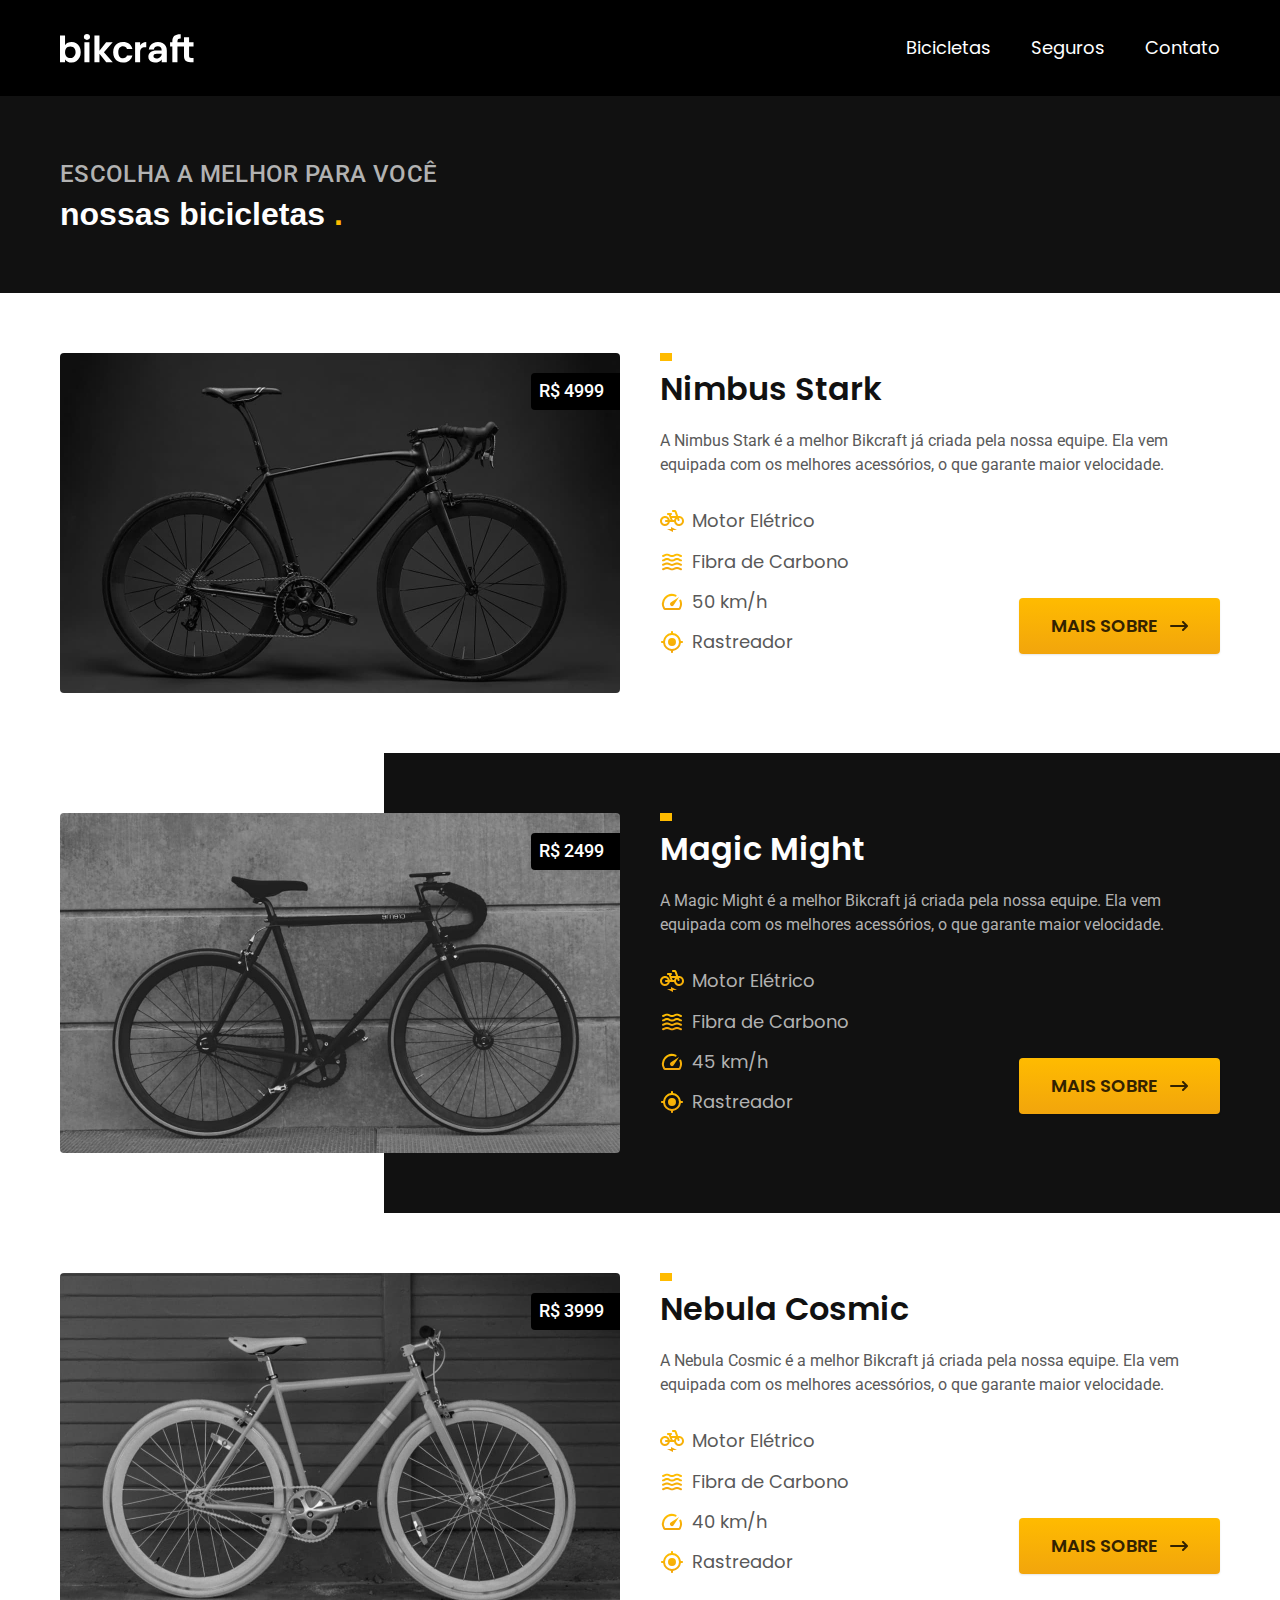
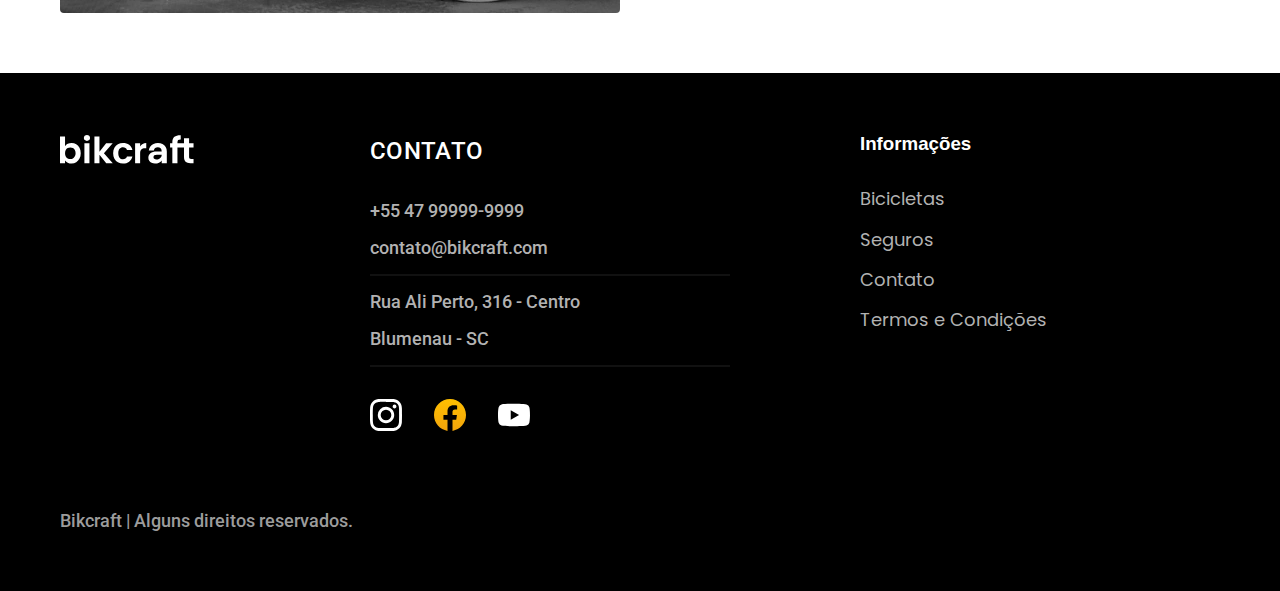
==== bicicletas.html @ 387f3b66 "páginas termos | bicicletas" ====
<!DOCTYPE html>

<html lang="pt-br">

<head>
  <meta charset="UTF-8">
  <meta name="viewport" content="width=device-width, initial-sacel=1.0">

  <title>Bicicletas | Bikcraft</title>
  <meta name="description" content="Bicicletas.">

  <link rel="stylesheet" href="./css/style.css">
  <link rel="preconnect" href="https://fonts.googleapis.com">
  <link rel="preconnect" href="https://fonts.gstatic.com" crossorigin>
  <link href="https://fonts.googleapis.com/css2?family=Fira+Sans:wght@400;700&family=Merriweather:ital,wght@1,900&family=Open+Sans:ital,wght@1,300&family=Poppins:wght@400;600&family=Roboto:wght@400;500&display=swap" rel="stylesheet">
</head>

<body>
  <header class="header-bg">
    <div class="header container">
      <a href="./">
        <img src="./img/bikcraft.svg" alt="Bikcraft">
      </a>
      <nav aria-label="primaria">
        <ul class="header-menu font-1-m cor-0">
          <li><a href="./bicicletas.html">Bicicletas</a></li>
          <li><a href="./seguros.html">Seguros</a></li>
          <li><a href="./contato.html">Contato</a></li>
        </ul>
      </nav>
    </div>
  </header>

  <main>
    <div class="titulo-bg">
      <div class="titulo container">
        <p class="font-2-l-b cor-5">Escolha a melhor para você</p>
        <h1 class="fonst-1-xxl cor-0">nossas bicicletas <span class="cor-p1">.</span></h1>
      </div>
    </div>

    <div class="bicicletas container">
      <div class="bicicletas-imagem">
        <img src="./img/bicicletas/nimbus.jpg" alt="Bicicleta preta">
        <span class="font-2-m cor-0">R$ 4999</span>
      </div>
      <div class="bicicletas-conteudo">
        <h2 class="font-1-xl">Nimbus Stark</h2>
        <p class="font-2-s cor-8">A Nimbus Stark é a melhor Bikcraft já criada pela nossa equipe. Ela vem equipada com os melhores acessórios, o que garante maior velocidade.</p>
        <ul class="font-1-m cor-8">
          <li>
            <img src="./img/icones/eletrica.svg" alt="">
            Motor Elétrico
          </li>
          <li>
            <img src="./img/icones/carbono.svg" alt="">
            Fibra de Carbono
          </li>
          <li>
            <img src="./img/icones/velocidade.svg" alt="">
            50 km/h
          </li>
          <li>
            <img src="./img/icones/rastreador.svg" alt="">
            Rastreador
          </li>
        </ul>
        <a class="botao seta" href="./bicicletas/nimbus.html">Mais Sobre</a>
      </div>
    </div>

    <div class="bicicletas-bg">
      <div class="bicicletas container">
        <div class="bicicletas-imagem">
          <img src="./img/bicicletas/magic.jpg" alt="Bicicleta preta">
          <span class="font-2-m cor-0">R$ 2499</span>
        </div>
        <div class="bicicletas-conteudo">
          <h2 class="font-1-xl cor-0">Magic Might</h2>
          <p class="font-2-s cor-5">A Magic Might é a melhor Bikcraft já criada pela nossa equipe. Ela vem equipada com os melhores acessórios, o que garante maior velocidade.</p>
          <ul class="font-1-m cor-5">
            <li>
              <img src="./img/icones/eletrica.svg" alt="">
              Motor Elétrico
            </li>
            <li>
              <img src="./img/icones/carbono.svg" alt="">
              Fibra de Carbono
            </li>
            <li>
              <img src="./img/icones/velocidade.svg" alt="">
              45 km/h
            </li>
            <li>
              <img src="./img/icones/rastreador.svg" alt="">
              Rastreador
            </li>
          </ul>
          <a class="botao seta" href="./bicicletas/magic.html">Mais Sobre</a>
        </div>
      </div>
    </div>

    <div class="bicicletas container">
      <div class="bicicletas-imagem">
        <img src="./img/bicicletas/nebula.jpg" alt="Bicicleta preta">
        <span class="font-2-m cor-0">R$ 3999</span>
      </div>
      <div class="bicicletas-conteudo">
        <h2 class="font-1-xl">Nebula Cosmic</h2>
        <p class="font-2-s cor-8">A Nebula Cosmic é a melhor Bikcraft já criada pela nossa equipe. Ela vem equipada com os melhores acessórios, o que garante maior velocidade.</p>
        <ul class="font-1-m cor-8">
          <li>
            <img src="./img/icones/eletrica.svg" alt="">
            Motor Elétrico
          </li>
          <li>
            <img src="./img/icones/carbono.svg" alt="">
            Fibra de Carbono
          </li>
          <li>
            <img src="./img/icones/velocidade.svg" alt="">
            40 km/h
          </li>
          <li>
            <img src="./img/icones/rastreador.svg" alt="">
            Rastreador
          </li>
        </ul>
        <a class="botao seta" href="./bicicletas/nebula.html">Mais Sobre</a>
      </div>
    </div>

  </main>

  <footer class="footer-bg">
    <div class="footer container">
      <img src="./img/bikcraft.svg" alt="Bikcraft">
      <div class="footer-contato">
        <h3 class="font-2-l-b cor-0">Contato</h3>
        <ul class="font-2-m cor-5">
          <li><a href="tel:+5547999999999">+55 47 99999-9999</a></li>
          <li><a href="mailto:contato@bikcraft.com">contato@bikcraft.com</a></li>
          <li>Rua Ali Perto, 316 - Centro</li>
          <li>Blumenau - SC</li>
        </ul>
        <div class="footer-redes">
          <a href="./">
            <img src="./img/redes/instagram.svg" alt="Instagram">
          </a>
          <a href="./">
            <img src="./img/redes/facebook-p.svg" alt="Facebook">
          </a>
          <a href="./">
            <img src="./img/redes/youtube.svg" alt="YouTube">
          </a>
        </div>

      </div>
      <div class="footer-informacoes">
        <h3 class="font-2-1-b cor-0">Informações</h3>
        <nav>
          <ul class="font-1-m cor-5">
            <li><a href="./bicicletas.html">Bicicletas</a></li>
            <li><a href="./seguros.html">Seguros</a></li>
            <li><a href="./contato.html">Contato</a></li>
            <li><a href="./termos.html">Termos e Condições</a></li>
          </ul>
        </nav>
      </div>
      <p class="footer-copy font-2-m cor-6">Bikcraft | Alguns direitos reservados.</p>
    </div>
  </footer>
</body>

</html>
---- css/style.css ----
@import "./global/global.css";
@import "./utilidades/tipografia.css";
@import "./utilidades/cores.css";

@import "./global/header.css";
@import "./global/footer.css";

/* Utilidades */
@import "./utilidades/componentes.css";

/* Home */
@import "./home/introducao.css";
@import "./home/tecnologia.css";
@import "./home/parceiros.css";
@import "./home/depoimento.css";

/* Bicicletas */
@import "./bicicletas/bicicletas-lista.css";
@import "./bicicletas/bicicletas.css";

/* Seguros */
@import "./seguros/seguros.css";

/* Termos */
@import "./termos/termos.css";
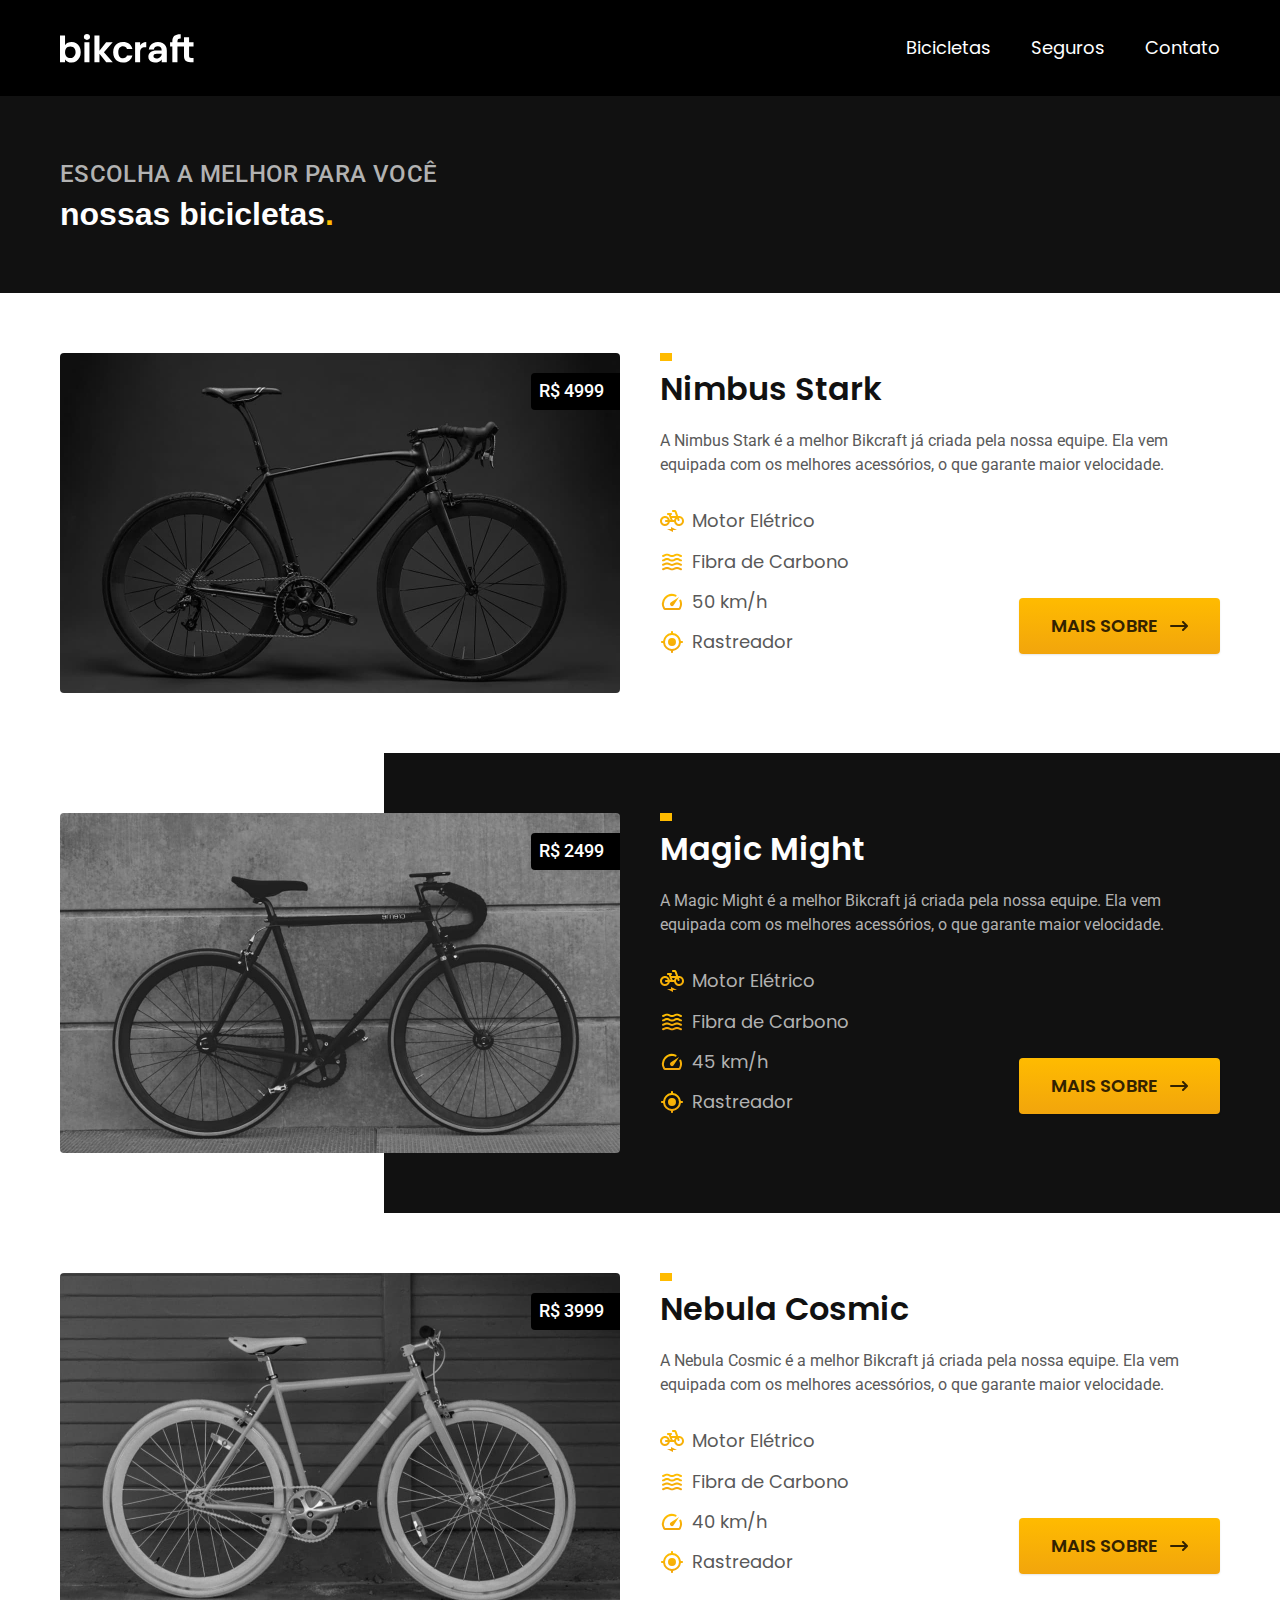
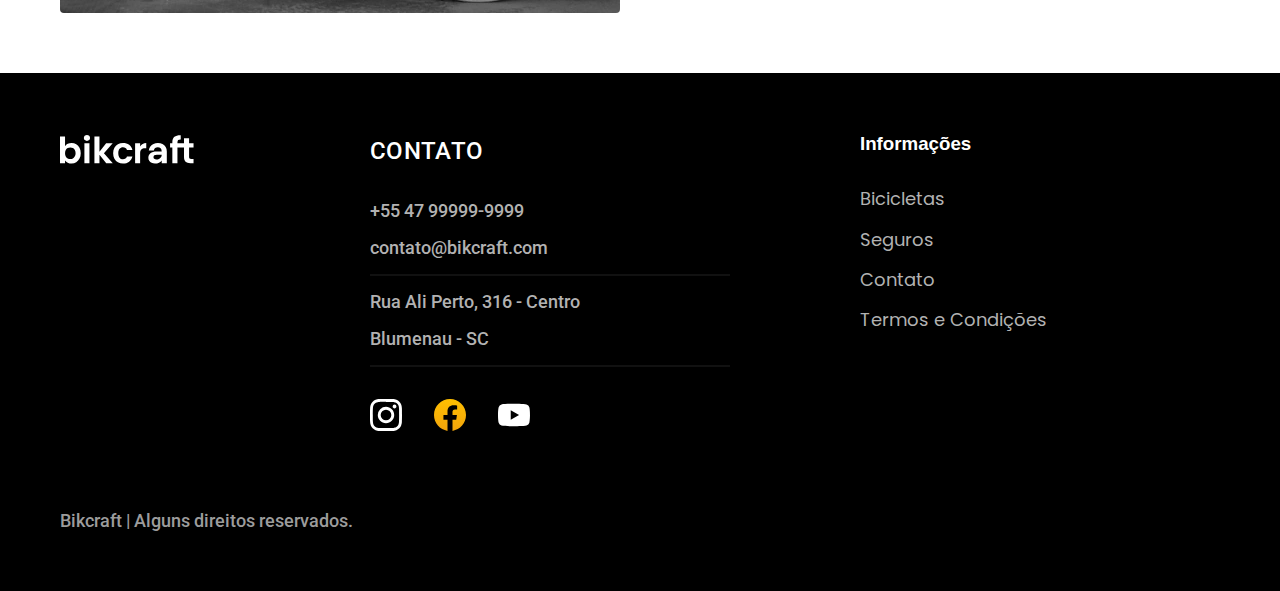
==== commit 5e248242: "página seguros" ====
--- a/bicicletas.html
+++ b/bicicletas.html
@@ -35,7 +35,7 @@
     <div class="titulo-bg">
       <div class="titulo container">
         <p class="font-2-l-b cor-5">Escolha a melhor para você</p>
-        <h1 class="fonst-1-xxl cor-0">nossas bicicletas <span class="cor-p1">.</span></h1>
+        <h1 class="fonst-1-xxl cor-0">nossas bicicletas<span class="cor-p1">.</span></h1>
       </div>
     </div>
 
--- a/css/style.css
+++ b/css/style.css
@@ -20,6 +20,8 @@
 
 /* Seguros */
 @import "./seguros/seguros.css";
+@import "./seguros/vantagens.css";
+@import "./seguros/perguntas.css";
 
 /* Termos */
 @import "./termos/termos.css";
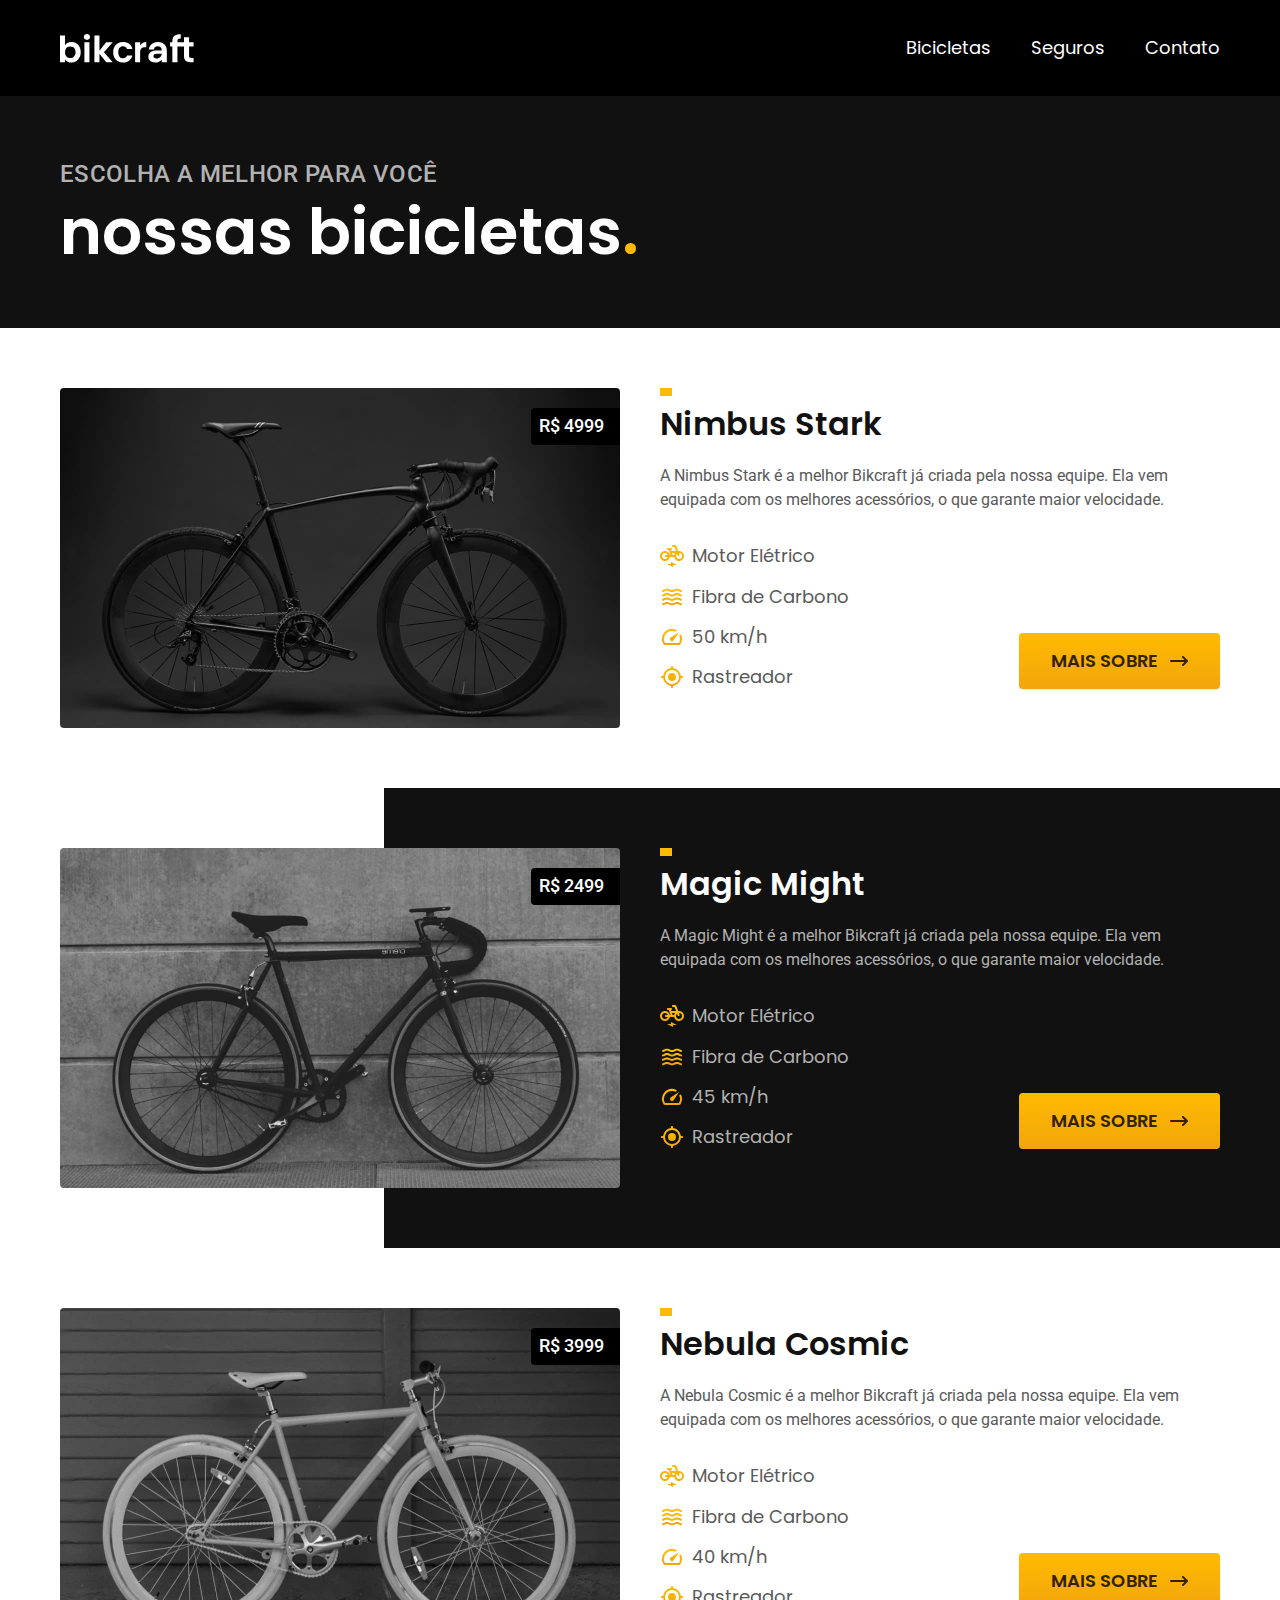
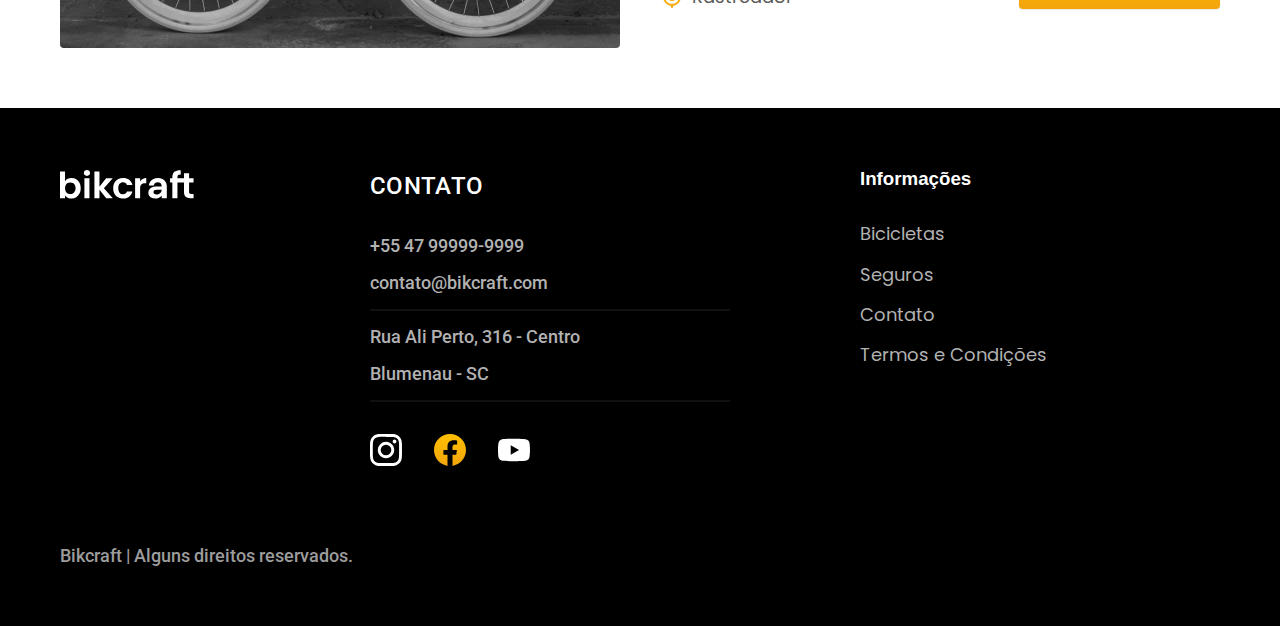
==== commit 44ad660b: "página de orçamentos" ====
--- a/bicicletas.html
+++ b/bicicletas.html
@@ -15,7 +15,7 @@
   <link href="https://fonts.googleapis.com/css2?family=Fira+Sans:wght@400;700&family=Merriweather:ital,wght@1,900&family=Open+Sans:ital,wght@1,300&family=Poppins:wght@400;600&family=Roboto:wght@400;500&display=swap" rel="stylesheet">
 </head>
 
-<body>
+<body id="bicicletas">
   <header class="header-bg">
     <div class="header container">
       <a href="./">
@@ -35,7 +35,7 @@
     <div class="titulo-bg">
       <div class="titulo container">
         <p class="font-2-l-b cor-5">Escolha a melhor para você</p>
-        <h1 class="fonst-1-xxl cor-0">nossas bicicletas<span class="cor-p1">.</span></h1>
+        <h1 class="font-1-xxl cor-0">nossas bicicletas<span class="cor-p1">.</span></h1>
       </div>
     </div>
 
--- a/css/style.css
+++ b/css/style.css
@@ -7,12 +7,17 @@
 
 /* Utilidades */
 @import "./utilidades/componentes.css";
+@import "./utilidades/formulario.css";
 
 /* Home */
 @import "./home/introducao.css";
 @import "./home/tecnologia.css";
 @import "./home/parceiros.css";
 @import "./home/depoimento.css";
+
+/* Bicicleta */
+@import "./bicicleta/bicicleta.css";
+@import "./bicicleta/seguro.css";
 
 /* Bicicletas */
 @import "./bicicletas/bicicletas-lista.css";
@@ -23,5 +28,12 @@
 @import "./seguros/vantagens.css";
 @import "./seguros/perguntas.css";
 
+/* Contato */
+@import "./contato/contatos.css";
+@import "./contato/lojas.css";
+
+/* Orçamento */
+@import "./orcamento/orcamento.css";
+
 /* Termos */
 @import "./termos/termos.css";
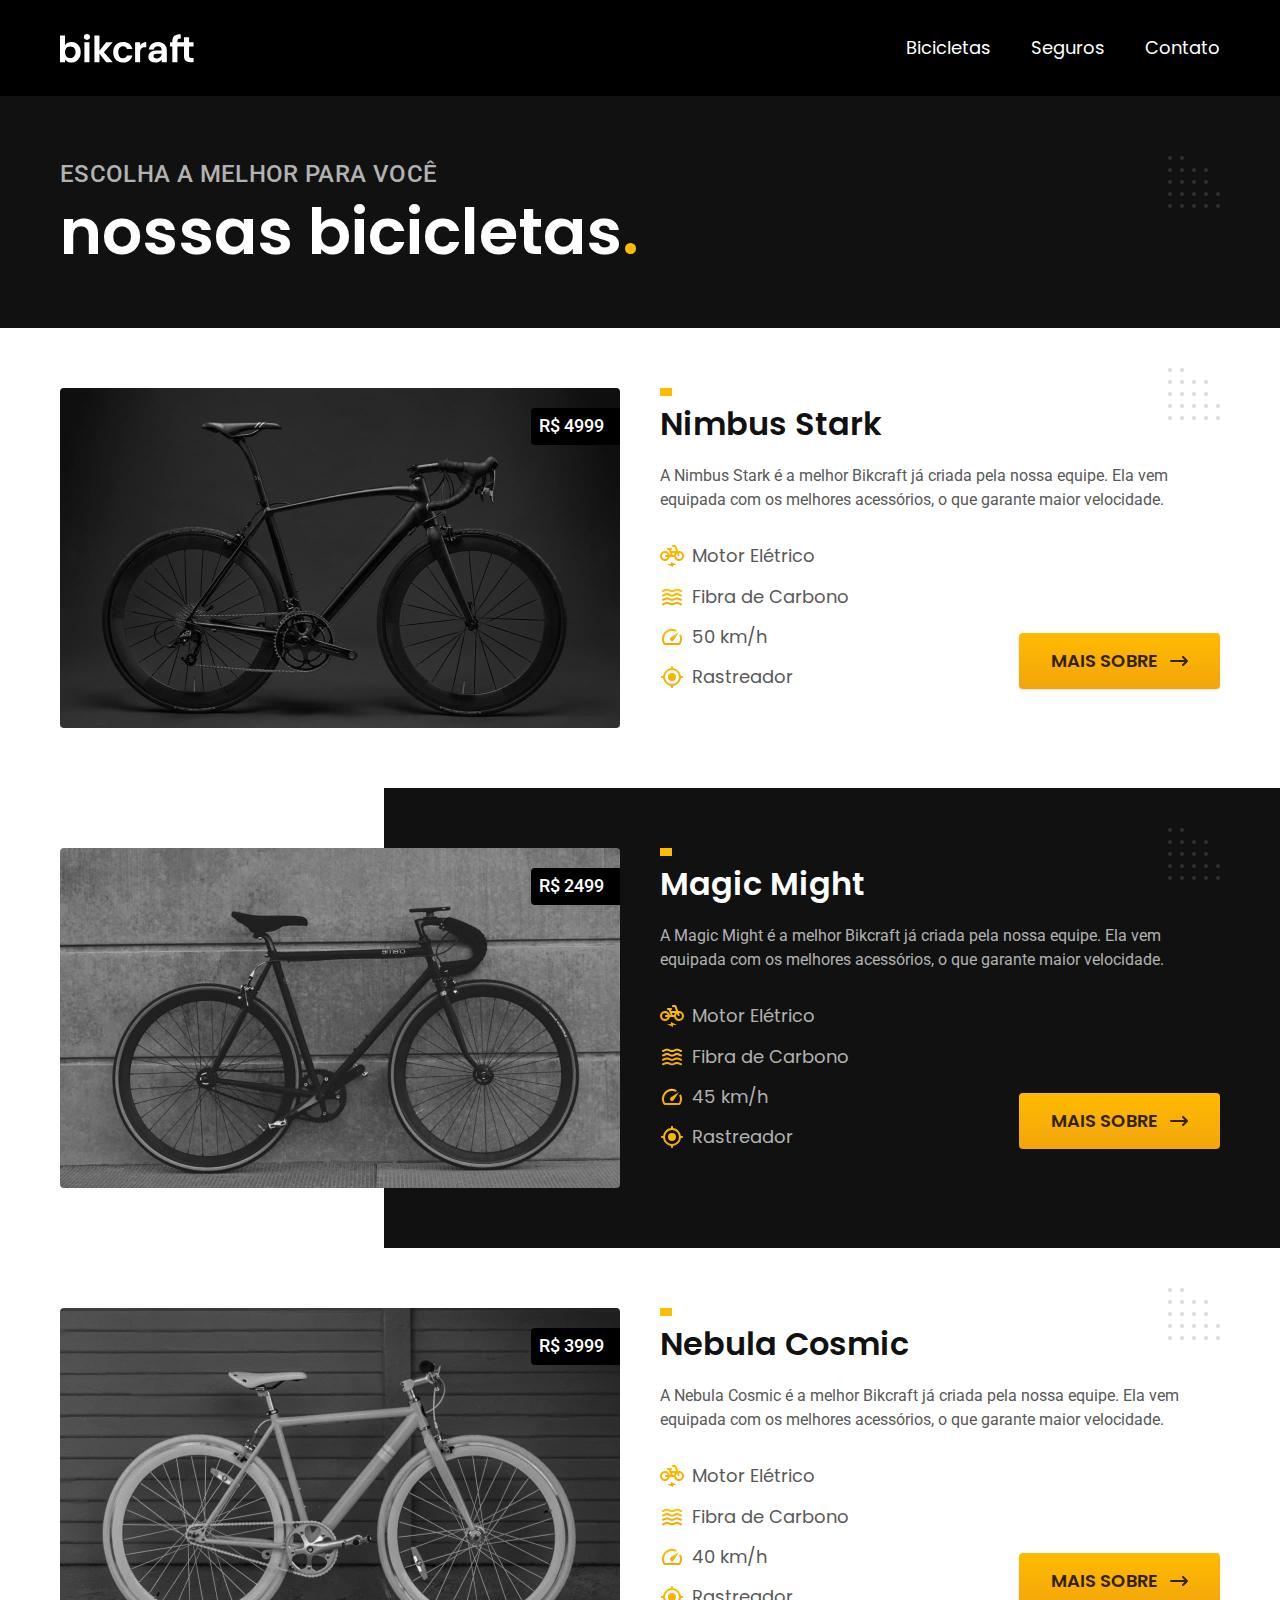
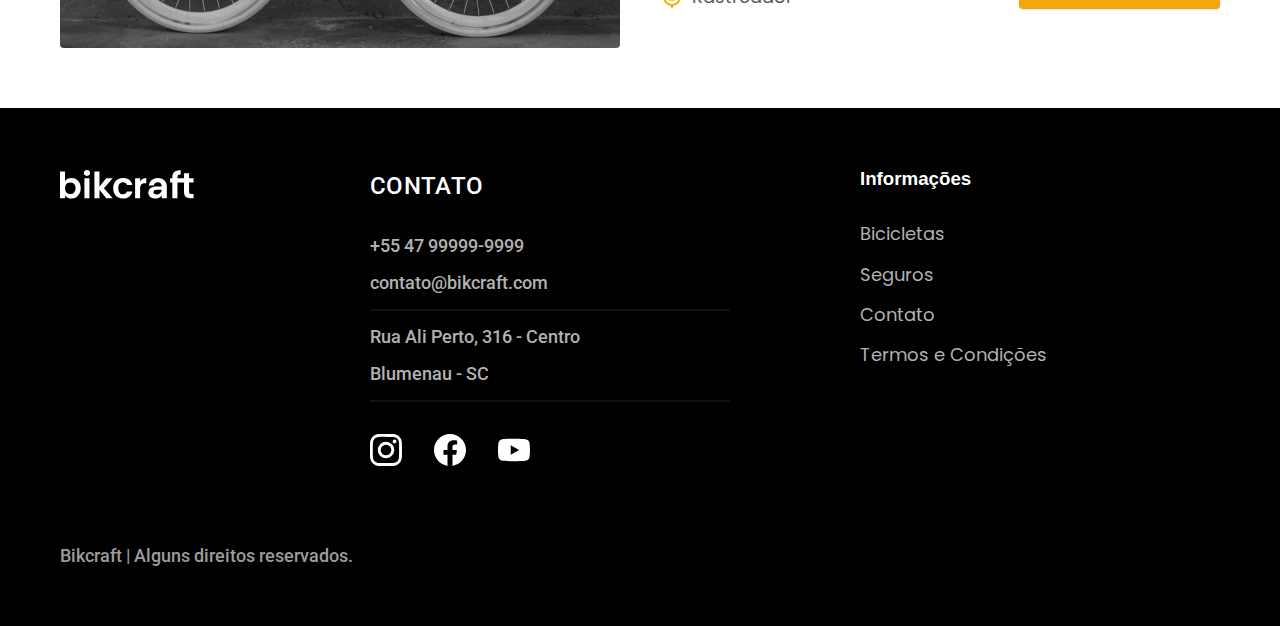
==== commit 49f87f28: "decorações e otimizações" ====
--- a/bicicletas.html
+++ b/bicicletas.html
@@ -8,7 +8,6 @@
 
   <title>Bicicletas | Bikcraft</title>
   <meta name="description" content="Bicicletas.">
-
   <link rel="stylesheet" href="./css/style.css">
   <link rel="preconnect" href="https://fonts.googleapis.com">
   <link rel="preconnect" href="https://fonts.gstatic.com" crossorigin>
@@ -19,7 +18,7 @@
   <header class="header-bg">
     <div class="header container">
       <a href="./">
-        <img src="./img/bikcraft.svg" alt="Bikcraft">
+        <img src="./img/bikcraft.svg" width="136" height="32" alt="Bikcraft">
       </a>
       <nav aria-label="primaria">
         <ul class="header-menu font-1-m cor-0">
@@ -72,7 +71,7 @@
     <div class="bicicletas-bg">
       <div class="bicicletas container">
         <div class="bicicletas-imagem">
-          <img src="./img/bicicletas/magic.jpg" alt="Bicicleta preta">
+          <img src="./img/bicicletas/magic.jpg" width="1120" height="680" alt="Bicicleta preta">
           <span class="font-2-m cor-0">R$ 2499</span>
         </div>
         <div class="bicicletas-conteudo">
@@ -80,19 +79,19 @@
           <p class="font-2-s cor-5">A Magic Might é a melhor Bikcraft já criada pela nossa equipe. Ela vem equipada com os melhores acessórios, o que garante maior velocidade.</p>
           <ul class="font-1-m cor-5">
             <li>
-              <img src="./img/icones/eletrica.svg" alt="">
+              <img src="./img/icones/eletrica.svg" width="32" height="32" alt="">
               Motor Elétrico
             </li>
             <li>
-              <img src="./img/icones/carbono.svg" alt="">
+              <img src="./img/icones/carbono.svg" width="32" height="32" alt="">
               Fibra de Carbono
             </li>
             <li>
-              <img src="./img/icones/velocidade.svg" alt="">
+              <img src="./img/icones/velocidade.svg" width="32" height="32" alt="">
               45 km/h
             </li>
             <li>
-              <img src="./img/icones/rastreador.svg" alt="">
+              <img src="./img/icones/rastreador.svg" width="32" height="32" alt="">
               Rastreador
             </li>
           </ul>
@@ -103,7 +102,7 @@
 
     <div class="bicicletas container">
       <div class="bicicletas-imagem">
-        <img src="./img/bicicletas/nebula.jpg" alt="Bicicleta preta">
+        <img src="./img/bicicletas/nebula.jpg" width="1120" height="680" alt="Bicicleta preta">
         <span class="font-2-m cor-0">R$ 3999</span>
       </div>
       <div class="bicicletas-conteudo">
@@ -111,19 +110,19 @@
         <p class="font-2-s cor-8">A Nebula Cosmic é a melhor Bikcraft já criada pela nossa equipe. Ela vem equipada com os melhores acessórios, o que garante maior velocidade.</p>
         <ul class="font-1-m cor-8">
           <li>
-            <img src="./img/icones/eletrica.svg" alt="">
+            <img src="./img/icones/eletrica.svg" width="32" height="32" alt="">
             Motor Elétrico
           </li>
           <li>
-            <img src="./img/icones/carbono.svg" alt="">
+            <img src="./img/icones/carbono.svg" width="32" height="32" alt="">
             Fibra de Carbono
           </li>
           <li>
-            <img src="./img/icones/velocidade.svg" alt="">
+            <img src="./img/icones/velocidade.svg" width="32" height="32" alt="">
             40 km/h
           </li>
           <li>
-            <img src="./img/icones/rastreador.svg" alt="">
+            <img src="./img/icones/rastreador.svg" width="32" height="32" alt="">
             Rastreador
           </li>
         </ul>
@@ -135,7 +134,7 @@
 
   <footer class="footer-bg">
     <div class="footer container">
-      <img src="./img/bikcraft.svg" alt="Bikcraft">
+      <img src="./img/bikcraft.svg" width="136" height="32" alt="Bikcraft">
       <div class="footer-contato">
         <h3 class="font-2-l-b cor-0">Contato</h3>
         <ul class="font-2-m cor-5">
@@ -146,13 +145,13 @@
         </ul>
         <div class="footer-redes">
           <a href="./">
-            <img src="./img/redes/instagram.svg" alt="Instagram">
+            <img src="./img/redes/instagram.svg" width="32" height="32" alt="Instagram">
           </a>
           <a href="./">
-            <img src="./img/redes/facebook-p.svg" alt="Facebook">
+            <img src="./img/redes/facebook.svg" width="32" height="32" alt="Facebook">
           </a>
           <a href="./">
-            <img src="./img/redes/youtube.svg" alt="YouTube">
+            <img src="./img/redes/youtube.svg" width="32" height="32" alt="YouTube">
           </a>
         </div>
 
